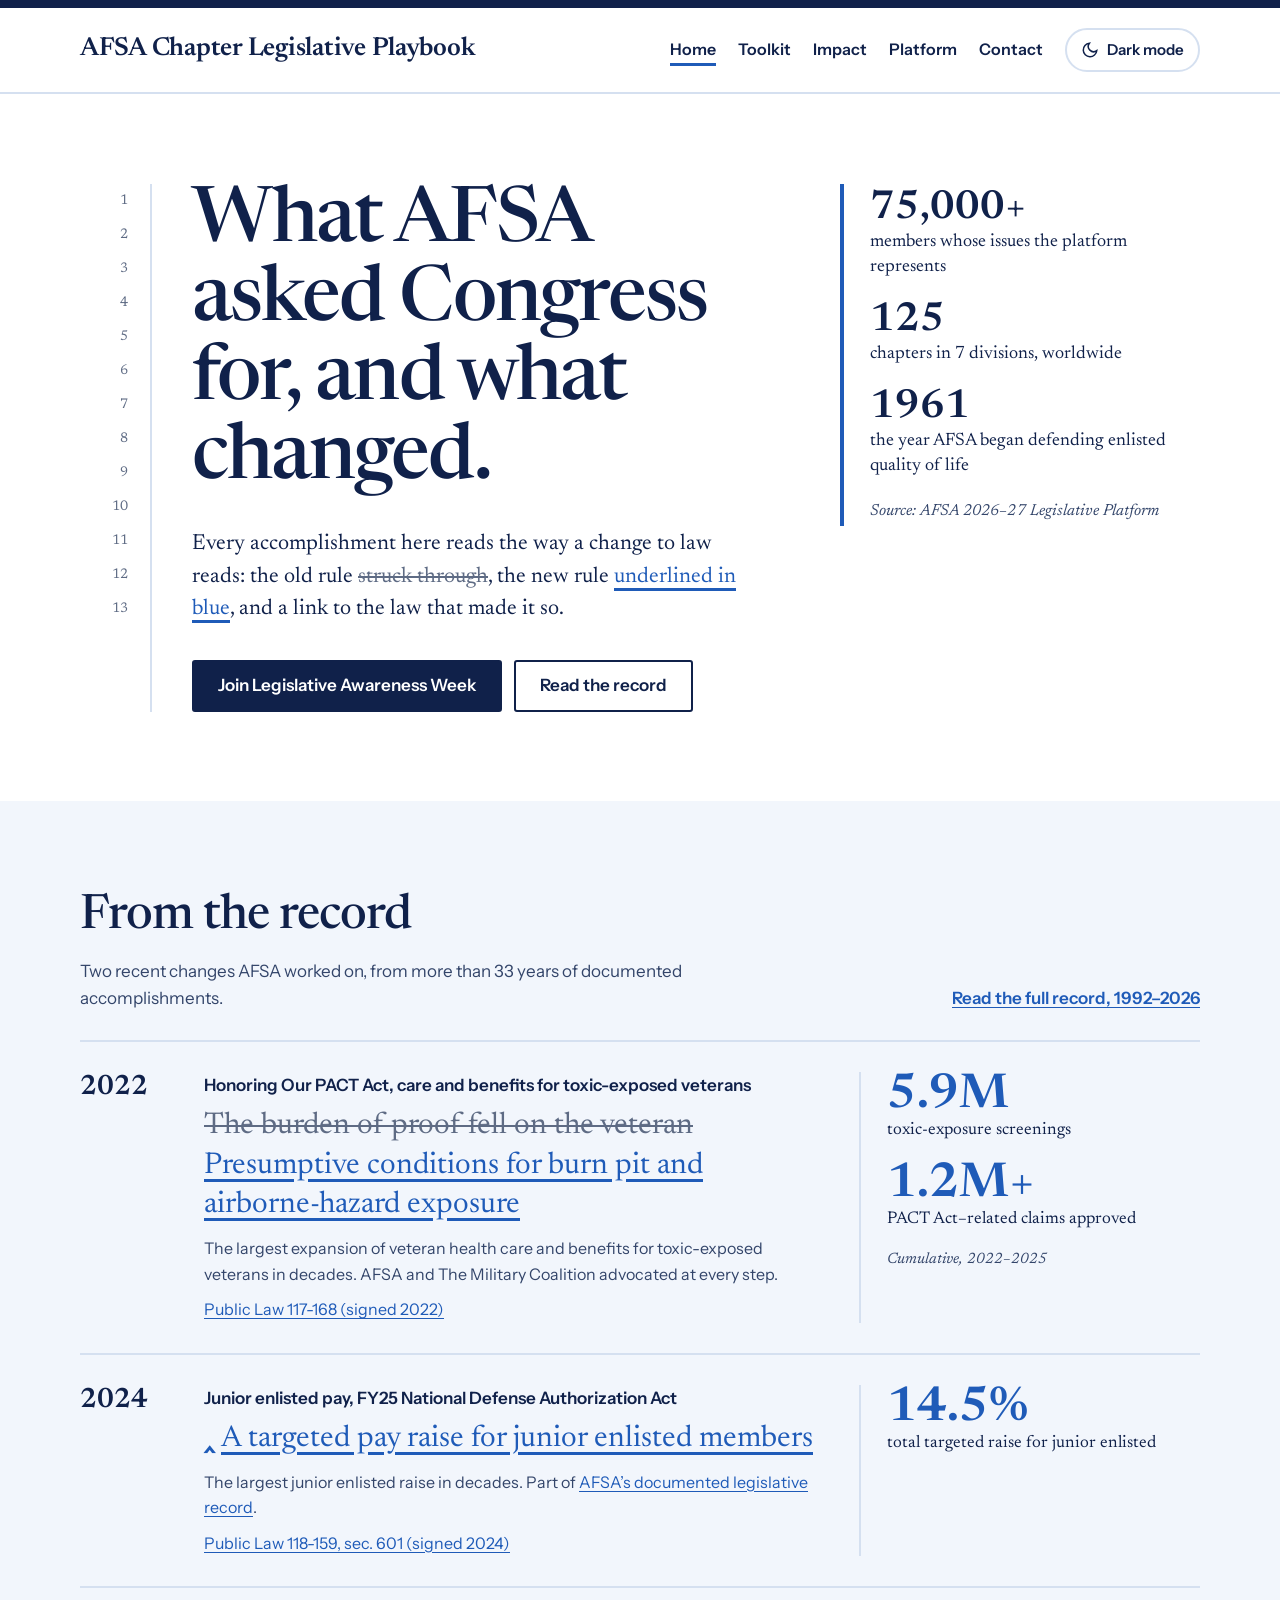
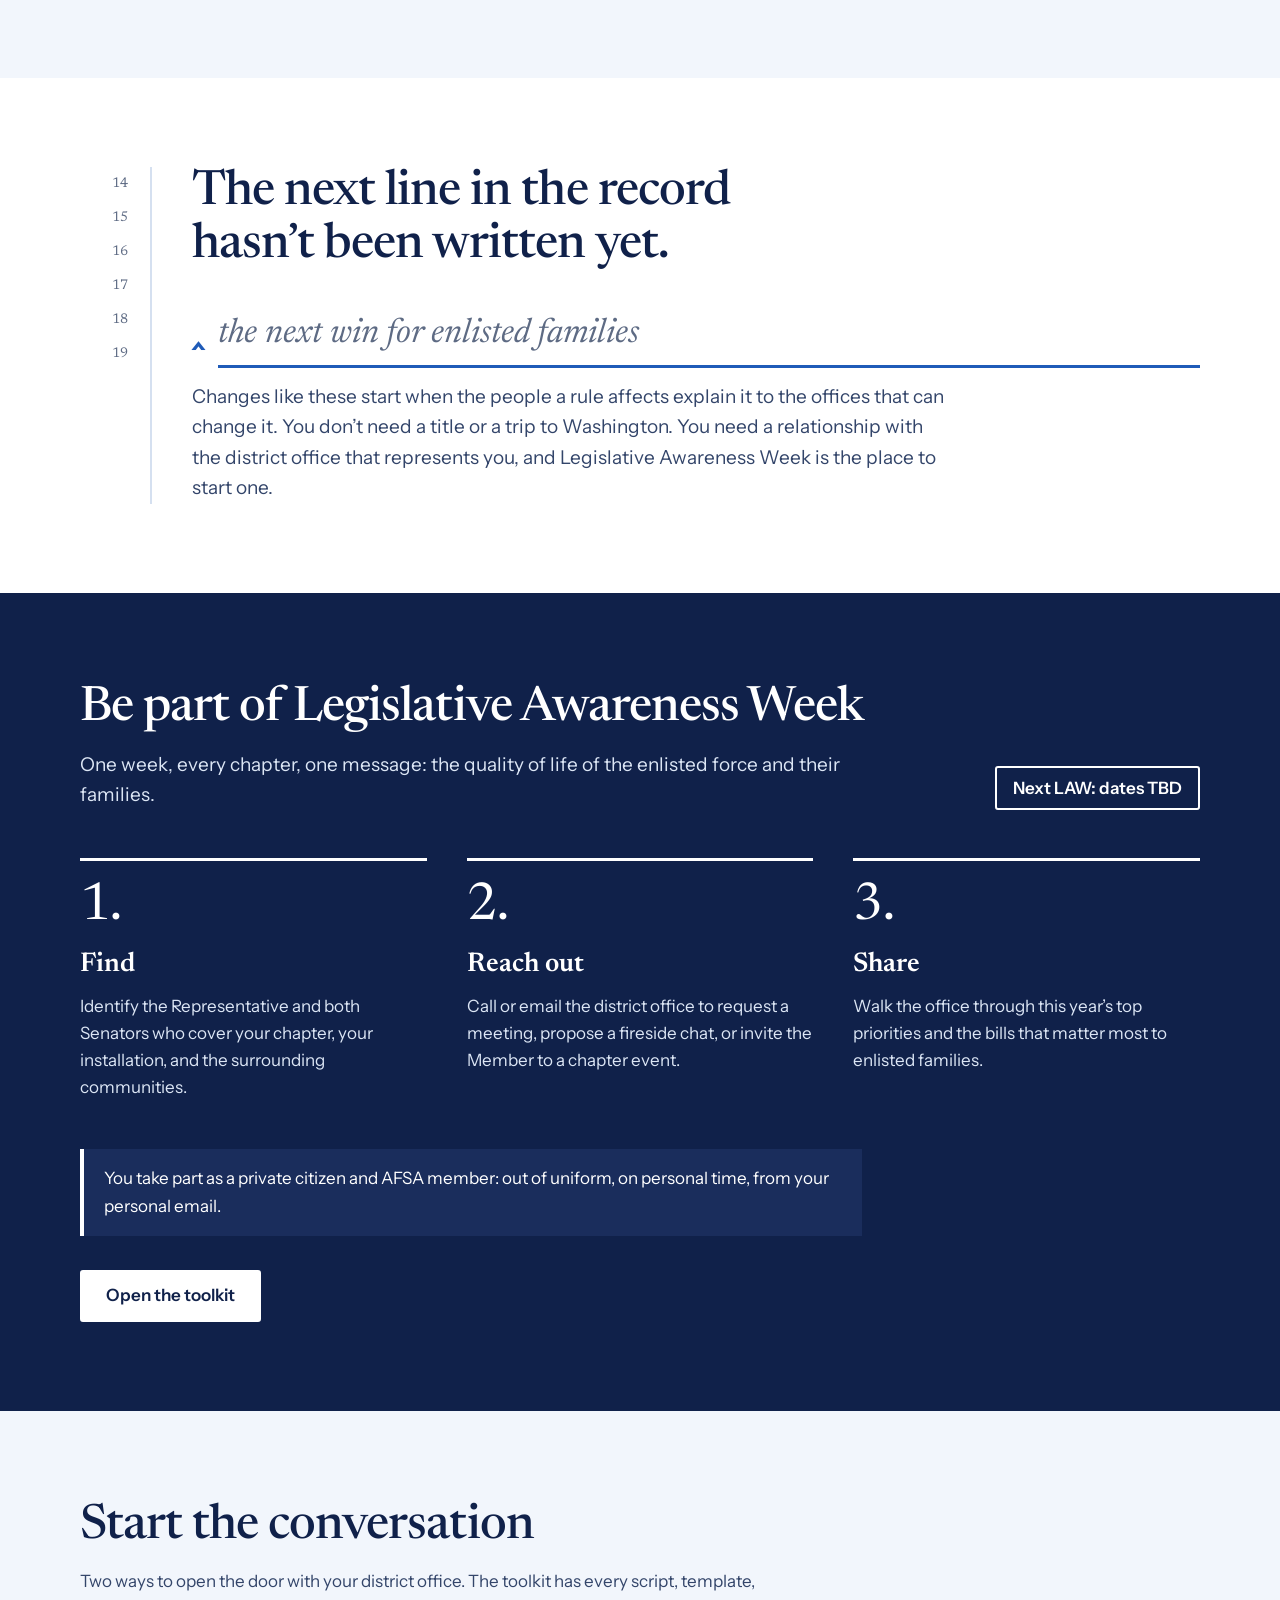
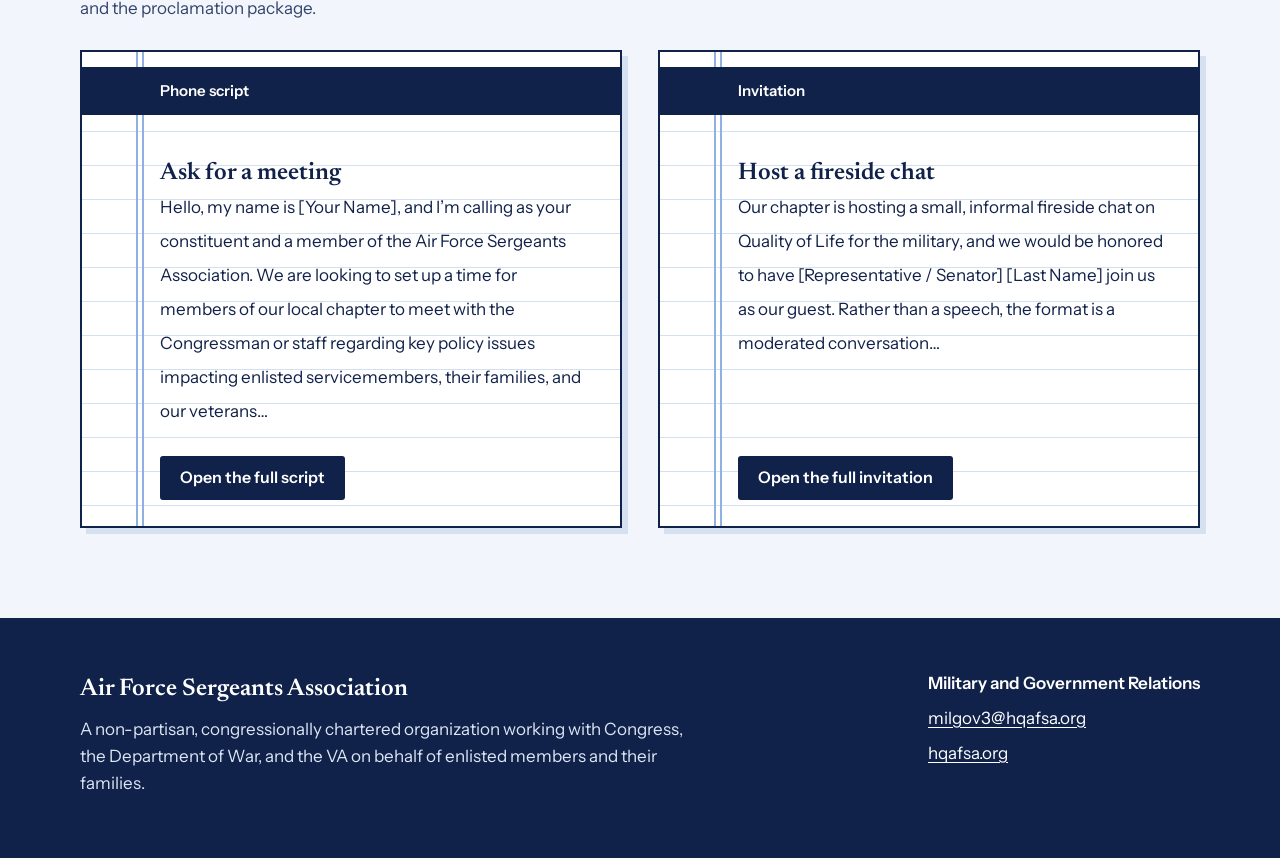
==== index.html @ 88fa0942 "Add files via upload" ====
<!doctype html>
<html lang="en">
<head>
<meta charset="utf-8">
<meta name="viewport" content="width=device-width, initial-scale=1">
<meta http-equiv="Content-Security-Policy" content="default-src 'none'; script-src 'self' 'sha256-LTN22ewtnJyCda8GKwXiXpv2XUdK+7jzMxlGYdtr2Zo='; style-src 'self'; font-src 'self'; img-src 'self'; connect-src 'none'; manifest-src 'self'; base-uri 'self'; form-action https://ziplook.house.gov; upgrade-insecure-requests">
<meta name="referrer" content="strict-origin-when-cross-origin">
<title>AFSA Chapter Legislative Playbook</title>
<meta name="description" content="Tools for AFSA members to learn the 2026–27 legislative priorities, take part in Legislative Awareness Week, and build relationships with their elected officials and staff.">
<link rel="canonical" href="https://afsa-legislative.github.io/">
<meta name="theme-color" content="#10214A">
<meta property="og:type" content="website">
<meta property="og:site_name" content="AFSA Chapter Legislative Playbook">
<meta property="og:title" content="AFSA Chapter Legislative Playbook">
<meta property="og:description" content="Tools for AFSA members to learn the 2026–27 legislative priorities, take part in Legislative Awareness Week, and build relationships with their elected officials and staff.">
<meta property="og:url" content="https://afsa-legislative.github.io/">
<meta property="og:image" content="https://afsa-legislative.github.io/assets/img/og-card.png">
<meta property="og:image:width" content="1200">
<meta property="og:image:height" content="630">
<meta property="og:image:alt" content="AFSA Chapter Legislative Playbook: What AFSA asked Congress for, and what changed.">
<meta name="twitter:card" content="summary_large_image">
<link rel="icon" href="assets/img/favicon.svg" type="image/svg+xml">
<link rel="apple-touch-icon" href="assets/img/apple-touch-icon.png">
<link rel="preload" href="assets/fonts/newsreader-latin-opsz-normal.woff2" as="font" type="font/woff2" crossorigin>
<link rel="preload" href="assets/fonts/instrument-sans-latin-wght-normal.woff2" as="font" type="font/woff2" crossorigin>
<script src="assets/js/theme.js"></script>
<link rel="stylesheet" href="assets/css/site.css">
<script src="assets/js/site.js" defer></script>
<script type="application/ld+json">{"@context": "https://schema.org", "@graph": [{"@type": "Organization", "@id": "https://afsa-legislative.github.io/#afsa", "name": "Air Force Sergeants Association", "alternateName": "AFSA", "url": "https://www.hqafsa.org/", "foundingDate": "1961", "email": "milgov3@hqafsa.org", "description": "A congressionally chartered, non-partisan organization representing enlisted Airmen, Guardians, and their families.", "contactPoint": {"@type": "ContactPoint", "contactType": "Military and Government Relations", "email": "milgov3@hqafsa.org"}}, {"@type": "WebSite", "@id": "https://afsa-legislative.github.io/#site", "name": "AFSA Chapter Legislative Playbook", "url": "https://afsa-legislative.github.io/", "inLanguage": "en-US", "publisher": {"@id": "https://afsa-legislative.github.io/#afsa"}}]}</script>
</head>
<body>
<a class="skip" href="#main">Skip to main content</a>
<div class="topbar" aria-hidden="true"></div>
<header class="site-head">
  <div class="wrap">
    <a class="brand" href="index.html">AFSA Chapter Legislative Playbook</a>
    <div class="head-right">
      <nav class="nav" aria-label="Main">
        <ul>
          <li><a href="index.html" aria-current="page">Home</a></li>
          <li><a href="toolkit.html">Toolkit</a></li>
          <li><a href="impact.html">Impact</a></li>
          <li><a href="platform.html">Platform</a></li>
          <li><a href="contact.html">Contact</a></li>
        </ul>
      </nav>
      <button class="theme-toggle" id="themeToggle" type="button" aria-pressed="false" hidden>
        <svg class="i-moon" width="18" height="18" viewBox="0 0 24 24" fill="none" stroke="currentColor" stroke-width="2" aria-hidden="true" focusable="false"><path d="M21 12.8A9 9 0 1 1 11.2 3a7 7 0 0 0 9.8 9.8z"/></svg>
        <svg class="i-sun" width="18" height="18" viewBox="0 0 24 24" fill="none" stroke="currentColor" stroke-width="2" aria-hidden="true" focusable="false"><circle cx="12" cy="12" r="4"/><path d="M12 2v2M12 20v2M4.9 4.9l1.4 1.4M17.7 17.7l1.4 1.4M2 12h2M20 12h2M4.9 19.1l1.4-1.4M17.7 6.3l1.4-1.4"/></svg>
        <span>Dark mode</span>
      </button>
    </div>
  </div>
</header>
<main id="main">
  <section class="section" aria-labelledby="home-h1">
    <div class="wrap rowrail">
      <div class="rail" aria-hidden="true">1
2
3
4
5
6
7
8
9
10
11
12
13</div>
      <div class="hero">
        <div>
          <h1 id="home-h1" class="display h1">What AFSA asked Congress for, and what changed.</h1>
          <p class="lede">Every accomplishment here reads the way a change to law reads: the old rule <del><span class="sr">Before: </span>struck through</del>, the new rule <ins><span class="sr">After: </span>underlined in blue</ins>, and a link to the law that made it so.</p>
          <div class="btns">
            <a class="btn" href="toolkit.html">Join Legislative Awareness Week</a>
            <a class="btn ghost" href="impact.html">Read the record</a>
          </div>
        </div>
        <div class="facts" role="group" aria-label="About AFSA">
          <p><b>75,000+</b>members whose issues the platform represents</p>
          <p><b>125</b>chapters in 7 divisions, worldwide</p>
          <p><b>1961</b>the year AFSA began defending enlisted quality of life</p>
          <p class="src">Source: AFSA 2026–27 Legislative Platform</p>
        </div>
      </div>
    </div>
  </section>

  <section class="section alt" aria-labelledby="rec-h2">
    <div class="wrap">
      <div class="rec-head">
        <div>
          <h2 id="rec-h2" class="display h2">From the record</h2>
          <p class="intro">Two recent changes AFSA worked on, from more than 33 years of documented accomplishments.</p>
        </div>
        <a class="strong" href="impact.html">Read the full record, 1992–2026</a>
      </div>
      <article class="entry" aria-labelledby="h-pact">
        <p class="yr">2022</p>
        <div>
          <h3 id="h-pact">Honoring Our PACT Act, care and benefits for toxic-exposed veterans</h3>
          <p class="change"><del><span class="sr">Before: </span>The burden of proof fell on the veteran</del> <ins><span class="sr">After: </span>Presumptive conditions for burn pit and airborne-hazard exposure</ins></p>
          <p class="note">The largest expansion of veteran health care and benefits for toxic-exposed veterans in decades. AFSA and The Military Coalition advocated at every step.</p>
          <p class="note proof"><a href="https://www.congress.gov/bill/117th-congress/senate-bill/3373">Public Law 117-168 (signed 2022)</a></p>
        </div>
        <div class="figs">
          <p><b>5.9M</b>toxic-exposure screenings</p>
          <p><b>1.2M+</b>PACT Act–related claims approved</p>
          <p class="src">Cumulative, 2022–2025</p>
        </div>
      </article>
      <article class="entry" aria-labelledby="h-pay">
        <p class="yr">2024</p>
        <div>
          <h3 id="h-pay">Junior enlisted pay, FY25 National Defense Authorization Act</h3>
          <p class="change"><span class="caret" aria-hidden="true">‸</span> <ins><span class="sr">Added: </span>A targeted pay raise for junior enlisted members</ins></p>
          <p class="note">The largest junior enlisted raise in decades. Part of <a href="https://afsa-legislative.github.io/AFSA_Legislative/AFSA_Accomplishments">AFSA’s documented legislative record</a>.</p>
          <p class="note proof"><a href="https://www.congress.gov/bill/118th-congress/house-bill/5009">Public Law 118-159, sec. 601 (signed 2024)</a></p>
        </div>
        <div class="figs">
          <p><b>14.5%</b>total targeted raise for junior enlisted</p>
        </div>
      </article>
    </div>
  </section>

  <section class="section" aria-labelledby="next-h2">
    <div class="wrap rowrail">
      <div class="rail" aria-hidden="true">14
15
16
17
18
19</div>
      <div>
        <h2 id="next-h2" class="display h2 max16">The next line in the record hasn’t been written yet.</h2>
        <p class="nextline" aria-hidden="true"><span class="caret">‸</span><span class="blankline">the next win for enlisted families</span></p>
        <p class="intro lg">Changes like these start when the people a rule affects explain it to the offices that can change it. You don’t need a title or a trip to Washington. You need a relationship with the district office that represents you, and Legislative Awareness Week is the place to start one.</p>
      </div>
    </div>
  </section>

  <section class="section band" aria-labelledby="law-h2">
    <div class="wrap">
      <div class="rec-head">
        <div>
          <h2 id="law-h2" class="display h2">Be part of Legislative Awareness Week</h2>
          <p class="intro lg">One week, every chapter, one message: the quality of life of the enlisted force and their families.</p>
        </div>
        <p class="chip">Next LAW: dates TBD</p>
      </div>
      <ol class="moves">
        <li><span class="n" aria-hidden="true">1.</span><h3>Find</h3><p>Identify the Representative and both Senators who cover your chapter, your installation, and the surrounding communities.</p></li>
        <li><span class="n" aria-hidden="true">2.</span><h3>Reach out</h3><p>Call or email the district office to request a meeting, propose a fireside chat, or invite the Member to a chapter event.</p></li>
        <li><span class="n" aria-hidden="true">3.</span><h3>Share</h3><p>Walk the office through this year’s top priorities and the bills that matter most to enlisted families.</p></li>
      </ol>
      <p class="capacity">You take part as a private citizen and AFSA member: out of uniform, on personal time, from your personal email.</p>
      <div class="btns"><a class="btn inverse" href="toolkit.html">Open the toolkit</a></div>
    </div>
  </section>

  <section class="section alt" aria-labelledby="conv-h2">
    <div class="wrap">
      <h2 id="conv-h2" class="display h2">Start the conversation</h2>
      <p class="intro">Two ways to open the door with your district office. The toolkit has every script, template, and the proclamation package.</p>
      <div class="pads mt-md">
        <article class="pad" aria-labelledby="hp1">
          <p class="pad-tab">Phone script</p>
          <div class="pad-body">
            <h3 id="hp1">Ask for a meeting</h3>
            <p>Hello, my name is [Your Name], and I’m calling as your constituent and a member of the Air Force Sergeants Association. We are looking to set up a time for members of our local chapter to meet with the Congressman or staff regarding key policy issues impacting enlisted servicemembers, their families, and our veterans…</p>
          </div>
          <div class="pad-actions"><a class="btn sm" href="toolkit.html#templates">Open the full script</a></div>
        </article>
        <article class="pad" aria-labelledby="hp2">
          <p class="pad-tab">Invitation</p>
          <div class="pad-body">
            <h3 id="hp2">Host a fireside chat</h3>
            <p>Our chapter is hosting a small, informal fireside chat on Quality of Life for the military, and we would be honored to have [Representative / Senator] [Last Name] join us as our guest. Rather than a speech, the format is a moderated conversation…</p>
          </div>
          <div class="pad-actions"><a class="btn sm" href="toolkit.html#templates">Open the full invitation</a></div>
        </article>
      </div>
    </div>
  </section>
</main>
<footer class="foot">
  <div class="wrap">
    <div>
      <p class="name">Air Force Sergeants Association</p>
      <p class="sm">A non-partisan, congressionally chartered organization working with Congress, the Department of War, and the VA on behalf of enlisted members and their families.</p>
    </div>
    <div>
      <p class="strong">Military and Government Relations</p>
      <p class="sm"><a href="mailto:milgov3@hqafsa.org">milgov3@hqafsa.org</a></p>
      <p class="sm"><a href="https://www.hqafsa.org/">hqafsa.org</a></p>
    </div>
  </div>
</footer>
</body>
</html>
---- assets/css/site.css ----
/* AFSA Chapter Legislative Playbook
   Layout: bill-text pages with a line-numbered margin; everything sent to a congressional office sits on ruled notepad sheets.
   No inline styles anywhere, so the Content-Security-Policy can stay strict (style-src 'self'). */

@font-face{font-family:"Newsreader";font-style:normal;font-display:swap;font-weight:200 800;src:url("../fonts/newsreader-latin-opsz-normal.woff2") format("woff2")}
@font-face{font-family:"Newsreader";font-style:italic;font-display:swap;font-weight:200 800;src:url("../fonts/newsreader-latin-opsz-italic.woff2") format("woff2")}
@font-face{font-family:"Instrument Sans";font-style:normal;font-display:swap;font-weight:400 700;src:url("../fonts/instrument-sans-latin-wght-normal.woff2") format("woff2")}

:root{
  --bg:#FFFFFF; --bg-2:#F2F6FC; --ink:#10214A; --ink-2:#33456A; --muted:#5E6B84; --rule:#D5E0F0;
  --insert:#1F5BB8; --band:#10214A; --band-ink:#FFFFFF; --band-ink-2:#DCE6F5; --band-tint:#1A2D5C;
  --paper:#FFFFFF; --paper-ink:#10214A; --paper-ink-2:#33456A; --paper-link:#1F5BB8; --paper-rule:#D3E0F2; --paper-margin:#8FB0E0; --paper-shadow:#D5E0F0;
  --btn-bg:#10214A; --btn-ink:#FFFFFF; --notice:#E8F0FB; --topbar:#10214A;
  --display:"Newsreader", Georgia, "Times New Roman", serif;
  --body:"Instrument Sans", system-ui, -apple-system, "Segoe UI", Roboto, sans-serif;
  color-scheme:light;
}
/* Dark theme: follows the device setting unless the visitor picks light or dark with the toggle. */
@media (prefers-color-scheme: dark){
  :root:not([data-theme="light"]){
    --bg:#0C1730; --bg-2:#12213F; --ink:#E8EEF8; --ink-2:#C2CEE3; --muted:#9AA7C0; --rule:#2A3B5E;
    --insert:#8DB3F4; --band:#060E20; --band-ink:#FFFFFF; --band-ink-2:#C9D6EC; --band-tint:#13203D;
    --paper:#F7F9FD; --paper-shadow:#060E20;
    --btn-bg:#E8EEF8; --btn-ink:#0C1730; --notice:#17284A; --topbar:#2F6ABD;
    color-scheme:dark;
  }
}
:root[data-theme="dark"]{
  --bg:#0C1730; --bg-2:#12213F; --ink:#E8EEF8; --ink-2:#C2CEE3; --muted:#9AA7C0; --rule:#2A3B5E;
  --insert:#8DB3F4; --band:#060E20; --band-ink:#FFFFFF; --band-ink-2:#C9D6EC; --band-tint:#13203D;
  --paper:#F7F9FD; --paper-shadow:#060E20;
  --btn-bg:#E8EEF8; --btn-ink:#0C1730; --notice:#17284A; --topbar:#2F6ABD;
  color-scheme:dark;
}

*,*::before,*::after{box-sizing:border-box}
html{-webkit-text-size-adjust:100%}
body{margin:0;background:var(--bg);color:var(--ink);font-family:var(--body);font-size:1.0625rem;line-height:1.6}
img{max-width:100%;height:auto}
a{color:var(--insert);text-underline-offset:3px}
a:hover{color:var(--ink)}
:focus-visible{outline:3px solid var(--insert);outline-offset:3px}
h1,h2,h3,h4{text-wrap:balance}
[hidden]{display:none!important}
.sr{position:absolute;width:1px;height:1px;margin:-1px;padding:0;overflow:hidden;clip:rect(0 0 0 0);white-space:nowrap;border:0}
.skip{position:absolute;left:16px;top:-100px;z-index:20;background:var(--btn-bg);color:var(--btn-ink);padding:12px 18px;font-weight:600;border-radius:3px}
.skip:focus{top:12px;color:var(--btn-ink)}

.wrap{max-width:75rem;margin:0 auto;padding-left:max(16px, env(safe-area-inset-left, 0px));padding-right:max(16px, env(safe-area-inset-right, 0px))}
@media (min-width:700px){.wrap{padding-left:max(40px, env(safe-area-inset-left, 0px));padding-right:max(40px, env(safe-area-inset-right, 0px))}}

del{color:var(--muted);text-decoration:line-through;text-decoration-thickness:2px}
ins{color:var(--insert);text-decoration:underline;text-decoration-thickness:3px;text-underline-offset:6px}
.caret{color:var(--insert);font-weight:600}

/* header */
.topbar{height:8px;background:var(--topbar)}
.site-head{border-bottom:2px solid var(--rule)}
.site-head .wrap{display:flex;align-items:center;justify-content:space-between;gap:12px 28px;flex-wrap:wrap;padding-block:20px}
.brand{font-family:var(--display);font-size:clamp(1.3rem,2.4vw,1.625rem);font-weight:600;letter-spacing:-.01em;color:var(--ink);text-decoration:none;line-height:1.15}
.brand:hover{color:var(--ink)}
.nav ul{list-style:none;margin:0;padding:0;display:flex;flex-wrap:wrap;gap:0 22px;font-weight:600;font-size:1rem}
.nav a{display:inline-flex;align-items:center;min-height:44px;color:var(--ink);text-decoration:none}
.nav a:hover{text-decoration:underline;text-decoration-thickness:2px;text-underline-offset:8px}
.nav a[aria-current="page"]{text-decoration:underline;text-decoration-thickness:3px;text-underline-offset:8px;text-decoration-color:var(--insert)}
.head-right{display:flex;align-items:center;gap:8px 22px;flex-wrap:wrap}
.theme-toggle{display:inline-flex;align-items:center;gap:8px;min-height:44px;padding:0 14px;border:2px solid var(--rule);border-radius:22px;background:var(--bg);color:var(--ink);font:inherit;font-size:.94rem;font-weight:600;cursor:pointer}
.theme-toggle:hover{border-color:var(--ink)}
.theme-toggle .i-sun{display:none}
.theme-toggle[aria-pressed="true"] .i-sun{display:block}
.theme-toggle[aria-pressed="true"] .i-moon{display:none}

/* type */
.display{font-family:var(--display);font-weight:500;letter-spacing:-.025em;line-height:1.03;margin:0}
.h1{font-size:clamp(2.5rem,6vw,5rem)}
.h2{font-size:clamp(1.875rem,3.8vw,3.125rem);letter-spacing:-.02em;line-height:1.08}
.h3{font-family:var(--display);font-weight:600;font-size:1.625rem;line-height:1.2;margin:0 0 10px}
.h3.sm{font-size:1.375rem}
.lede{font-family:var(--display);font-size:clamp(1.19rem,1.7vw,1.375rem);line-height:1.5;max-width:33em;margin:28px 0 0}
.intro{max-width:40em;margin:14px 0 0;color:var(--ink-2)}
.intro.lg{font-size:1.19rem}
.intro.gap{margin-bottom:36px}
.label{margin:0 0 8px;font-size:1.125rem;font-weight:600}
.section{padding-block:clamp(56px,7vw,96px)}
.section.tight-top{padding-top:56px}
.alt{background:var(--bg-2)}
.max16{max-width:16em}
.max820{max-width:820px}
.mt-lg{margin-top:48px}
.mt-md{margin-top:28px}
.mb-md{margin-bottom:24px}
.strong{font-weight:600}

/* margin rail */
.rowrail{display:grid;grid-template-columns:72px minmax(0,1fr)}
.rail{font-family:var(--display);font-size:.875rem;line-height:34px;color:var(--muted);white-space:pre-line;text-align:right;padding-right:22px;border-right:2px solid var(--rule);user-select:none;font-variant-numeric:tabular-nums}
.rail + div{padding-left:40px;min-width:0}
@media (max-width:900px){.rowrail{grid-template-columns:1fr}.rail{display:none}.rail + div{padding-left:0}}

/* buttons */
.btns{display:flex;gap:12px;flex-wrap:wrap;margin-top:34px}
.btn{display:inline-flex;align-items:center;justify-content:center;min-height:52px;padding:0 24px;border-radius:3px;border:2px solid var(--btn-bg);background:var(--btn-bg);color:var(--btn-ink);font:inherit;font-weight:600;text-decoration:none;cursor:pointer;text-align:center}
.btn:hover{color:var(--btn-ink);background:var(--insert);border-color:var(--insert)}
.btn.ghost{background:transparent;color:var(--ink);border-color:var(--ink)}
.btn.ghost:hover{background:var(--ink);color:var(--bg);border-color:var(--ink)}
.btn.sm{min-height:44px;padding:0 18px;font-size:1rem}
.band .btn.inverse{background:var(--band-ink);color:var(--band);border-color:var(--band-ink)}
.band .btn.inverse:hover{background:var(--band-ink-2);border-color:var(--band-ink-2);color:var(--band)}
@media (max-width:520px){.btns .btn{flex:1 1 100%}}

/* hero */
.hero{display:grid;grid-template-columns:minmax(0,1.6fr) minmax(0,1fr);gap:clamp(32px,6vw,72px);align-items:start}
.facts{border-left:4px solid var(--insert);padding:4px 0 4px 26px;display:flex;flex-direction:column;gap:20px;font-family:var(--display);margin:0}
.facts p{margin:0;font-size:1.125rem;line-height:1.4}
.facts b{display:block;font-size:2.5rem;font-weight:600;line-height:1.05;font-variant-numeric:tabular-nums}
.facts .src{font-style:italic;font-size:1rem;color:var(--ink-2)}
@media (max-width:900px){.hero{grid-template-columns:1fr}.facts{flex-direction:row;flex-wrap:wrap;gap:20px 32px}.facts p{flex:1 1 140px}}

/* record */
.rec-head{display:flex;justify-content:space-between;align-items:flex-end;gap:16px 24px;flex-wrap:wrap;margin-bottom:28px}
.entry{display:grid;grid-template-columns:88px minmax(0,1fr) minmax(0,.55fr);gap:12px 36px;padding-block:30px;border-top:2px solid var(--rule)}
.entry:last-of-type{border-bottom:2px solid var(--rule)}
.entry .yr{margin:0;font-family:var(--display);font-size:1.75rem;font-weight:600;line-height:1.1;font-variant-numeric:tabular-nums}
.entry .yr.prop{font-size:1.19rem;font-style:italic;font-weight:400;color:var(--ink-2)}
.entry h3{margin:0;font-size:1.0625rem;font-weight:600}
.change{margin:8px 0 0;font-family:var(--display);font-size:clamp(1.44rem,2.4vw,1.875rem);line-height:1.32}
.entry .note{margin:10px 0 0;color:var(--ink-2);font-size:1rem}
.entry .label-sm{font-weight:600;color:var(--ink)}
.proof{margin:0;font-size:1rem;display:flex;flex-direction:column;gap:6px}
.figs{display:flex;flex-direction:column;gap:18px;font-family:var(--display);border-left:2px solid var(--rule);padding-left:26px}
.figs p{margin:0;font-size:1.0625rem;line-height:1.35}
.figs b{display:block;font-size:3rem;font-weight:600;line-height:1;color:var(--insert);font-variant-numeric:tabular-nums}
.figs .src{font-size:.94rem;font-style:italic;color:var(--ink-2)}
@media (max-width:900px){.entry{grid-template-columns:1fr}.figs{border-left:0;padding-left:0;flex-direction:row;flex-wrap:wrap;gap:16px 32px}}
.legend{display:flex;flex-wrap:wrap;gap:8px 28px;margin:22px 0 0;padding:14px 18px;background:var(--notice);font-size:1rem}
.refs{font-size:1rem;color:var(--ink-2)}
.refs ul{margin:8px 0 0;padding-left:20px}
.refs p{margin:0}

/* next line */
.nextline{margin:34px 0 0;font-family:var(--display);font-size:clamp(1.5rem,3vw,2.125rem);display:flex;align-items:baseline;gap:14px}
.nextline .blankline{flex:1;min-width:0;border-bottom:3px solid var(--insert);color:var(--muted);font-style:italic;padding-bottom:4px}

/* navy band */
.band{background:var(--band);color:var(--band-ink)}
.band a{color:var(--band-ink)}
.band .intro{color:var(--band-ink-2)}
.chip{display:inline-flex;align-items:center;min-height:44px;padding:0 16px;border:2px solid var(--band-ink);border-radius:3px;font-weight:600;margin:0}
.moves{list-style:none;margin:48px 0 0;padding:0;display:grid;grid-template-columns:repeat(3,minmax(0,1fr));gap:40px}
.moves li{border-top:3px solid var(--band-ink);padding-top:20px}
.moves .n{display:block;font-family:var(--display);font-size:3.25rem;line-height:1}
.moves h3{margin:10px 0 6px;font-family:var(--display);font-weight:600;font-size:1.69rem}
.moves p{margin:0;color:var(--band-ink-2)}
.capacity{margin:48px 0 0;max-width:46em;padding:16px 20px;border-left:4px solid var(--band-ink);background:var(--band-tint)}
.bandlist{margin:0;padding-left:20px;color:var(--band-ink-2);display:flex;flex-direction:column;gap:8px}
@media (max-width:820px){.moves{grid-template-columns:1fr;gap:24px}}

/* notepad sheets */
.pad{color:var(--paper-ink);background-color:var(--paper);
  background-image:linear-gradient(90deg,transparent 54px,var(--paper-margin) 54px,var(--paper-margin) 56px,transparent 56px,transparent 60px,var(--paper-margin) 60px,var(--paper-margin) 62px,transparent 62px),repeating-linear-gradient(var(--paper) 0,var(--paper) 33px,var(--paper-rule) 33px,var(--paper-rule) 34px);
  background-position:0 0,0 12px;border:2px solid var(--paper-ink);box-shadow:6px 6px 0 var(--paper-shadow);display:flex;flex-direction:column;min-width:0;margin:0}
.pad a{color:var(--paper-link)}
.pad a:hover{color:var(--paper-ink)}
.pad :focus-visible{outline-color:var(--paper-link)}
.pad-tab{background:var(--paper-ink);color:var(--paper);padding:12px 24px 12px 78px;font-weight:600;font-size:.94rem}
.pad-body{padding:26px 28px 28px 78px;line-height:34px;flex:1;min-width:0}
.pad-body h3{margin:0;font-family:var(--display);font-weight:600;font-size:1.5rem;line-height:34px;color:var(--paper-ink)}
.pad-body p{margin:0}
.pad-body ul{margin:0;padding-left:20px}
.pad .btn{background:var(--paper-ink);border-color:var(--paper-ink);color:var(--paper)}
.pad .btn:hover{background:var(--paper-link);border-color:var(--paper-link);color:#FFFFFF}
.pad input,.pad select{min-height:48px;padding:0 14px;border:2px solid var(--paper-ink);border-radius:3px;font:inherit;color:var(--paper-ink);background:var(--paper);width:100%}
.pad label{font-weight:600;font-size:.94rem;display:block;line-height:1.5}
.pads{display:grid;grid-template-columns:repeat(2,minmax(0,1fr));gap:36px}
.pads.gap-below{margin-bottom:40px}
.pad-actions{padding:0 28px 26px 78px;display:flex;gap:10px;flex-wrap:wrap}
.tpl{white-space:pre-wrap;overflow-wrap:anywhere}
.tpl [data-k]{border-bottom:2px dashed var(--paper-link);color:var(--paper-link)}
.tpl [data-k].filled{border-bottom:0;font-weight:600}
.lookups{display:grid;grid-template-columns:repeat(2,minmax(0,1fr));gap:28px}
.lookup .row{display:flex;gap:8px;margin-top:4px}
.lookup .row input,.lookup .row select{flex:1;min-width:0}
.pad .err{color:#A3242A;font-size:.94rem;line-height:1.4;margin-top:6px}
.pad .afterlink{margin-top:22px}
.check{display:flex;align-items:flex-start;gap:12px;padding-block:5px;line-height:1.5}
.check input{width:22px;height:22px;min-height:0;flex:none;margin:3px 0 0;accent-color:var(--paper-ink)}
.check label{font-weight:400;font-size:1.0625rem}
fieldset{border:0;margin:0;padding:0;min-width:0}
@media (max-width:900px){.pads,.lookups{grid-template-columns:1fr}}
@media (max-width:520px){
  .pad-tab{padding-left:48px}
  .pad-body,.pad-actions{padding-left:48px;padding-right:16px}
  .pad{background-image:linear-gradient(90deg,transparent 28px,var(--paper-margin) 28px,var(--paper-margin) 30px,transparent 30px,transparent 33px,var(--paper-margin) 33px,var(--paper-margin) 35px,transparent 35px),repeating-linear-gradient(var(--paper) 0,var(--paper) 33px,var(--paper-rule) 33px,var(--paper-rule) 34px)}
  .lookup .row{flex-direction:column}
}
.persona{display:grid;grid-template-columns:repeat(4,minmax(0,1fr));gap:12px 16px}
@media (max-width:900px){.persona{grid-template-columns:repeat(2,minmax(0,1fr))}}
@media (max-width:420px){.persona{grid-template-columns:1fr}}

/* formal document sheet */
.doc{background:var(--paper);color:var(--paper-ink);border:2px solid var(--paper-ink);padding:clamp(24px,4vw,48px);font-family:var(--display);font-size:1.125rem;line-height:1.7;max-width:820px;margin-top:48px}
.doc h3{text-align:center;margin:0;font-size:1.75rem;letter-spacing:.06em;color:var(--paper-ink)}
.doc .sub{text-align:center;margin:2px 0 22px;font-style:italic}
.doc p{margin:0 0 14px}
.doc .w{font-weight:700}
.doc .fill{display:inline-block;min-width:120px;border-bottom:1.5px solid var(--paper-ink-2)}

/* grids and lists */
.cols2{display:grid;grid-template-columns:repeat(2,minmax(0,1fr));gap:40px}
.cols2.mt{margin-top:40px}
@media (max-width:900px){.cols2{grid-template-columns:1fr}}
.steps{list-style:none;margin:0;padding:0;display:flex;flex-direction:column;gap:18px}
.steps li{display:grid;grid-template-columns:44px minmax(0,1fr);gap:14px}
.steps .n{font-family:var(--display);font-size:1.875rem;line-height:1.1;color:var(--insert);font-variant-numeric:tabular-nums}
.steps h4{margin:0;font-size:1.0625rem}
.steps p{margin:2px 0 0;color:var(--ink-2)}
.ticks{list-style:none;margin:0;padding:0;display:flex;flex-direction:column}
.ticks li{padding:10px 0 10px 28px;border-bottom:2px solid var(--rule);position:relative}
.ticks li::before{content:"";position:absolute;left:2px;top:18px;width:12px;height:12px;border:2px solid var(--insert);border-radius:50%}
.tags{list-style:none;margin:0;padding:0;display:flex;flex-wrap:wrap;gap:10px}
.tags li{border:2px solid var(--rule);border-radius:3px;padding:6px 14px;font-size:1rem}
.staff{display:grid;grid-template-columns:repeat(2,minmax(0,1fr));gap:24px;margin-top:40px}
.staff div{border-top:3px solid var(--ink);padding-top:14px}
.staff h3{margin:0;font-family:var(--display);font-weight:600;font-size:1.5rem}
.staff p{margin:4px 0 0;color:var(--ink-2)}
@media (max-width:620px){.staff{grid-template-columns:1fr}}
.notice{background:var(--notice);padding:18px 22px;border-left:4px solid var(--insert);max-width:52em;margin:28px 0 0}

/* platform */
.focus{border-top:2px solid var(--rule)}
.focus:last-of-type{border-bottom:2px solid var(--rule)}
.focus summary{list-style:none;cursor:pointer;display:grid;grid-template-columns:52px minmax(0,1fr) 28px;gap:16px;align-items:center;padding-block:20px;min-height:44px}
.focus summary::-webkit-details-marker{display:none}
.focus .i{font-family:var(--display);font-size:1.875rem;color:var(--insert);line-height:1;font-variant-numeric:tabular-nums}
.focus .t{font-family:var(--display);font-size:clamp(1.375rem,2.4vw,1.75rem);font-weight:600;line-height:1.2;display:block}
.focus .g{display:block;color:var(--ink-2);font-size:1rem;margin-top:2px}
.focus .mk{width:22px;height:22px;position:relative}
.focus .mk::before,.focus .mk::after{content:"";position:absolute;left:2px;right:2px;top:10px;height:2.5px;background:var(--insert)}
.focus .mk::after{transform:rotate(90deg);transition:transform .2s}
.focus[open] .mk::after{transform:rotate(0)}
.focus .body{padding:0 0 26px 68px}
.focus ul{margin:0 0 16px;padding-left:20px;max-width:46em;display:flex;flex-direction:column;gap:6px}
@media (max-width:620px){.focus .body{padding-left:0}.focus summary{grid-template-columns:36px minmax(0,1fr) 24px}}
.prio-actions{margin:22px 0 8px}
.prio-grid{margin-top:16px}
.prio article{border-top:2px solid var(--rule);padding-block:22px}
.prio .points{margin:10px 0 14px;padding-left:20px;display:flex;flex-direction:column;gap:6px;color:var(--ink-2)}
.prio .crisis + .btn{margin-top:14px}
.prio h4{margin:0;font-family:var(--display);font-weight:600;font-size:1.44rem;line-height:1.25}
.prio .bill{margin:4px 0 0;font-weight:600;font-size:.94rem}
.prio p{margin:8px 0 0;color:var(--ink-2)}
.crisis{margin-top:12px;padding:12px 16px;background:var(--notice);font-size:1rem}
.prio p.crisis{color:var(--ink)}
.also{margin:18px 0 0;font-size:1rem;color:var(--ink-2)}
.also ul{margin:6px 0 0;padding-left:20px;display:flex;flex-direction:column;gap:4px}

/* contact */
.mail{display:flex;flex-wrap:wrap;align-items:center;gap:12px 20px;margin-top:22px}
.mail a{font-family:var(--display);font-size:clamp(1.625rem,3.4vw,2.5rem);font-weight:600;color:var(--ink);overflow-wrap:anywhere}

/* footer */
.foot{background:var(--band);color:var(--band-ink)}
.foot .wrap{display:flex;justify-content:space-between;gap:28px 48px;flex-wrap:wrap;padding-block:52px 60px}
.foot p{margin:0}
.foot .name{font-family:var(--display);font-size:1.5rem;font-weight:600}
.foot .sm{color:var(--band-ink-2);margin-top:8px;max-width:36em}
.foot a{color:var(--band-ink)}
.foot .strong{font-weight:600}

@media (prefers-reduced-motion: reduce){*,*::before,*::after{transition:none!important;animation:none!important;scroll-behavior:auto!important}}
@media print{.topbar,.nav,.btns,.pad-actions,.skip{display:none}.band,.foot{background:#FFFFFF;color:#000000}}
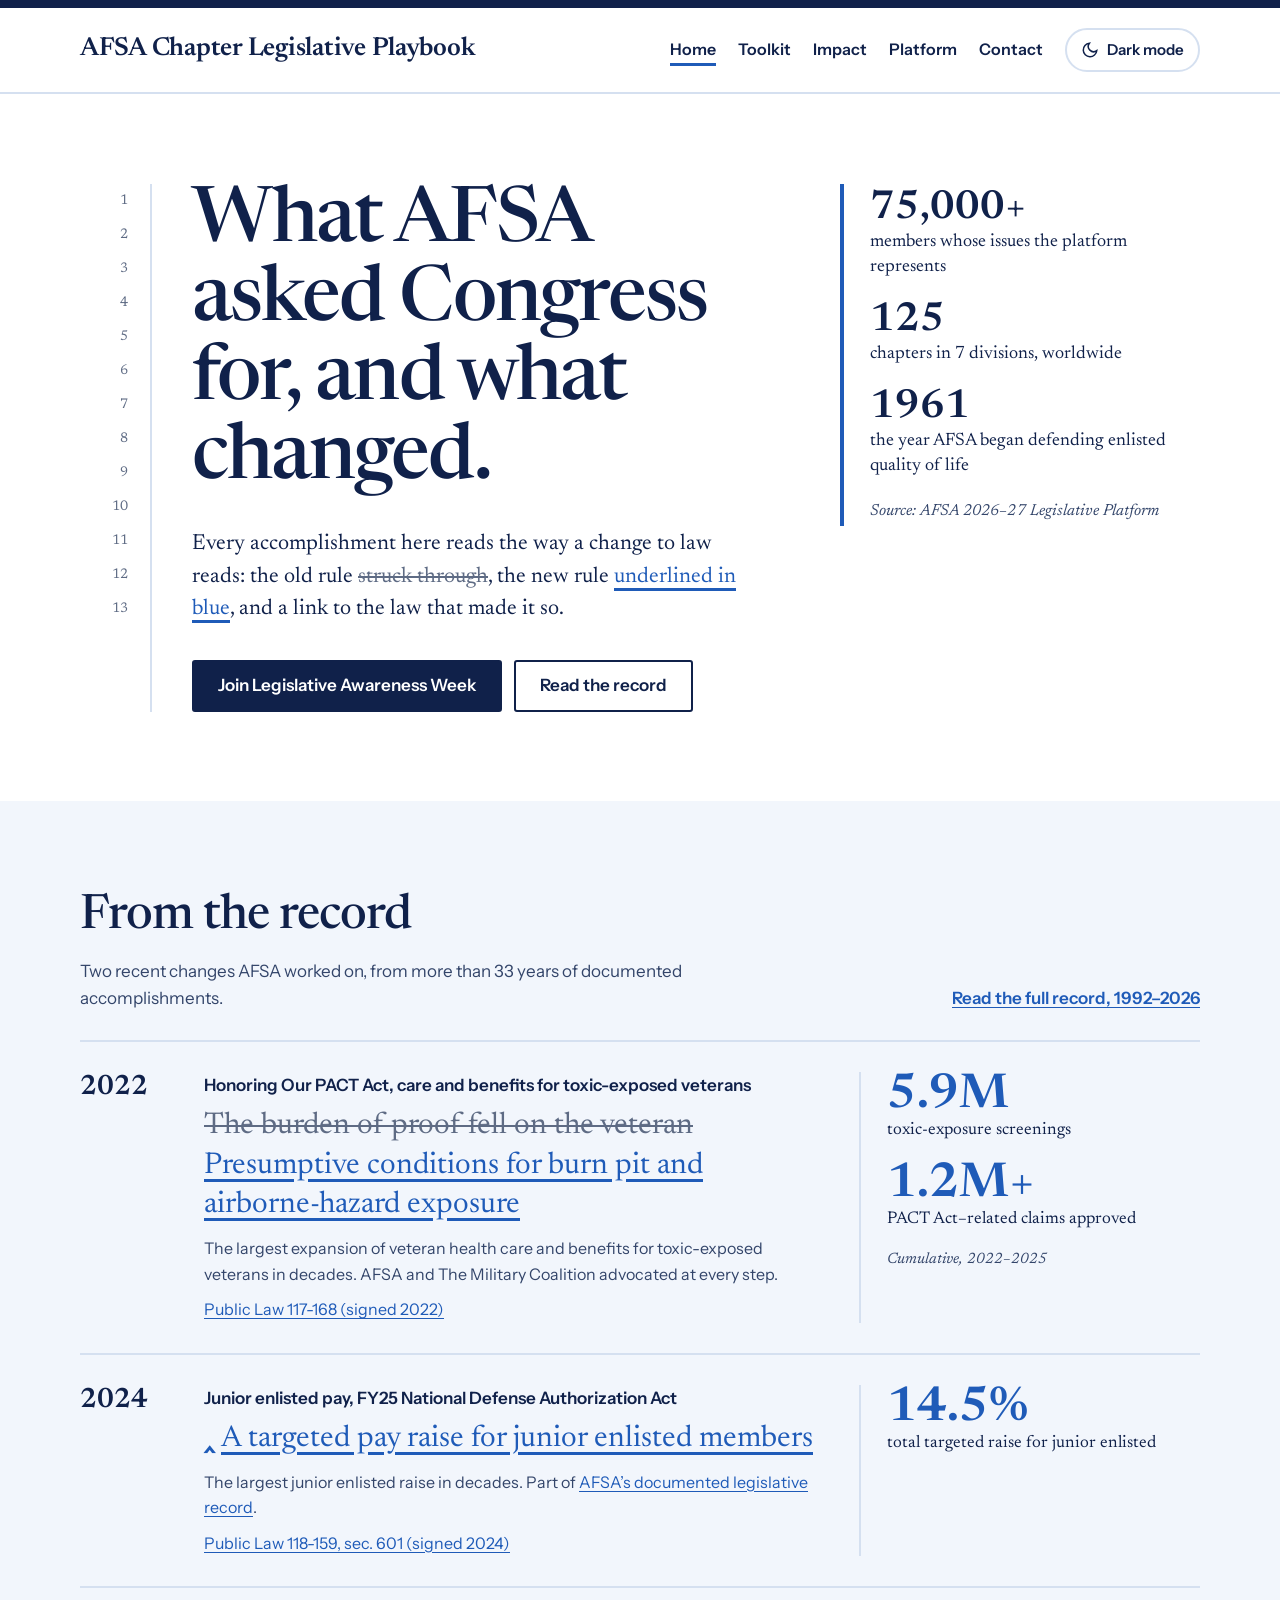
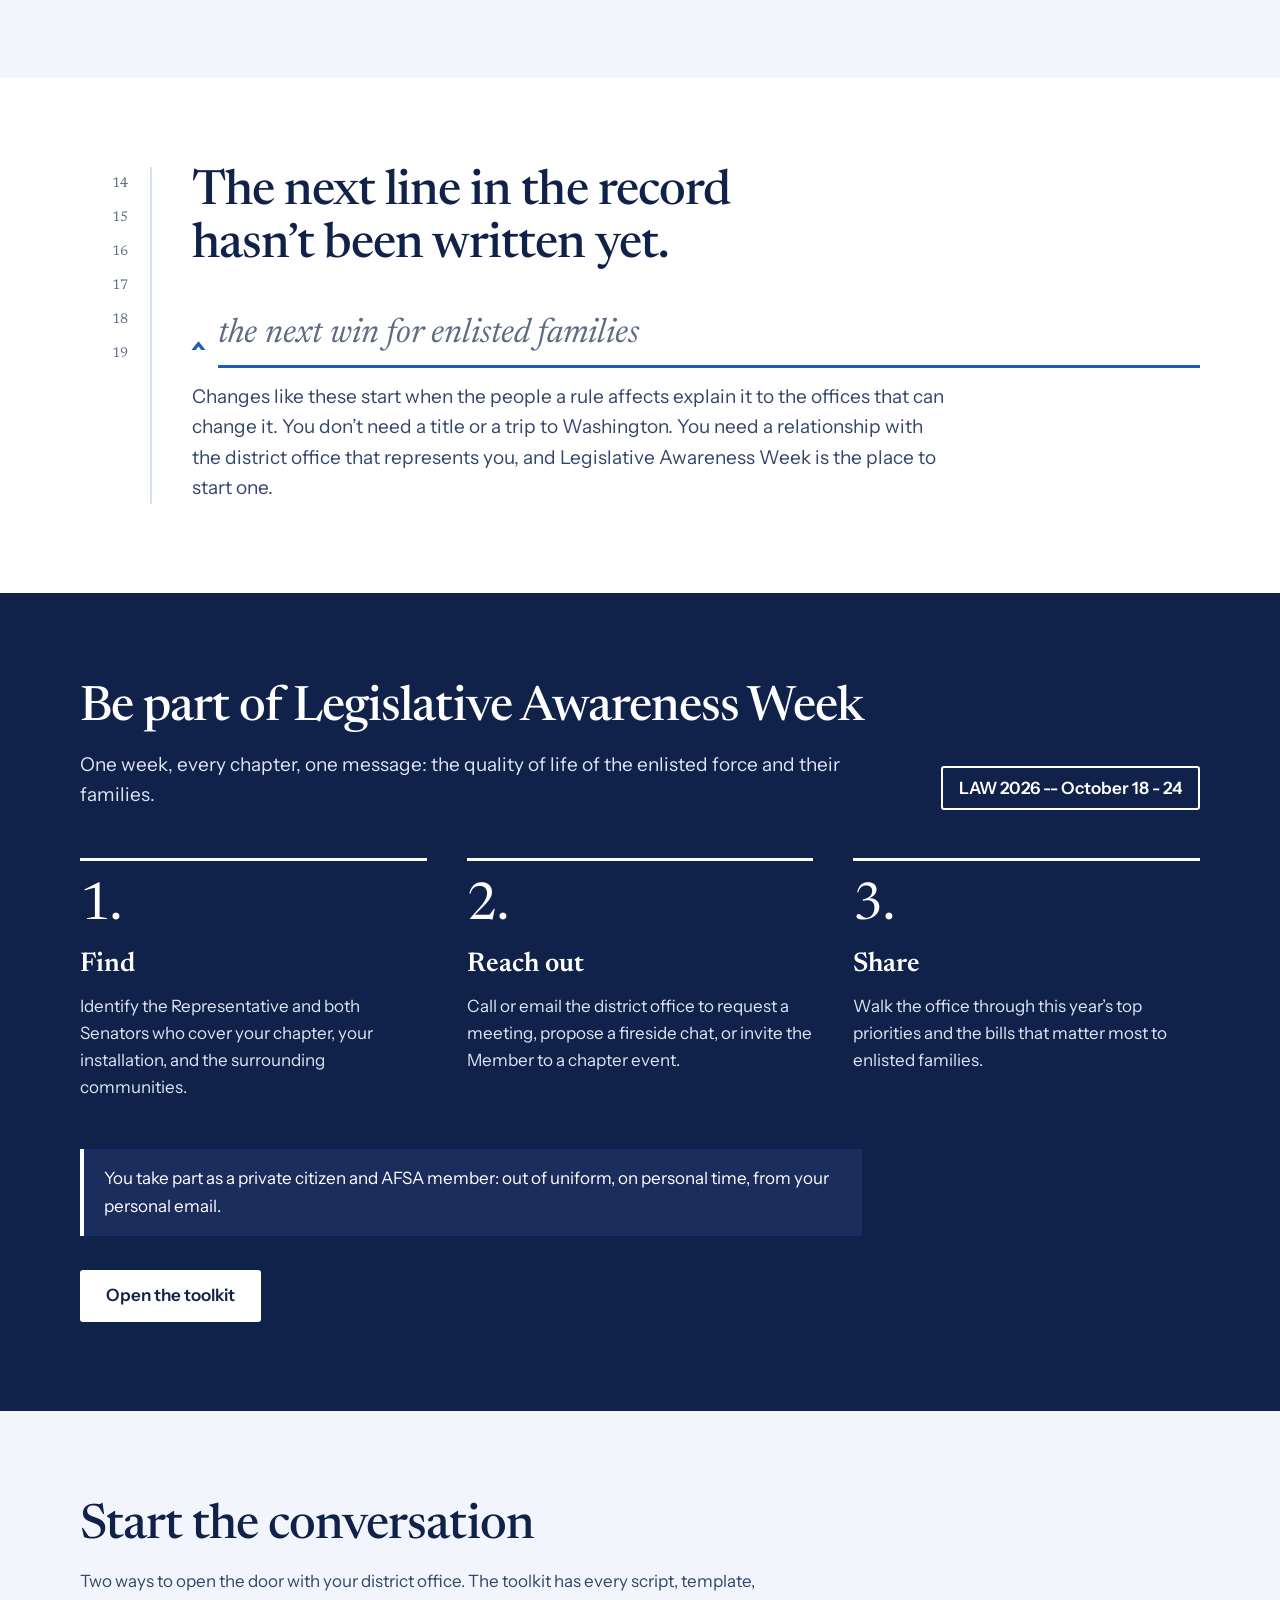
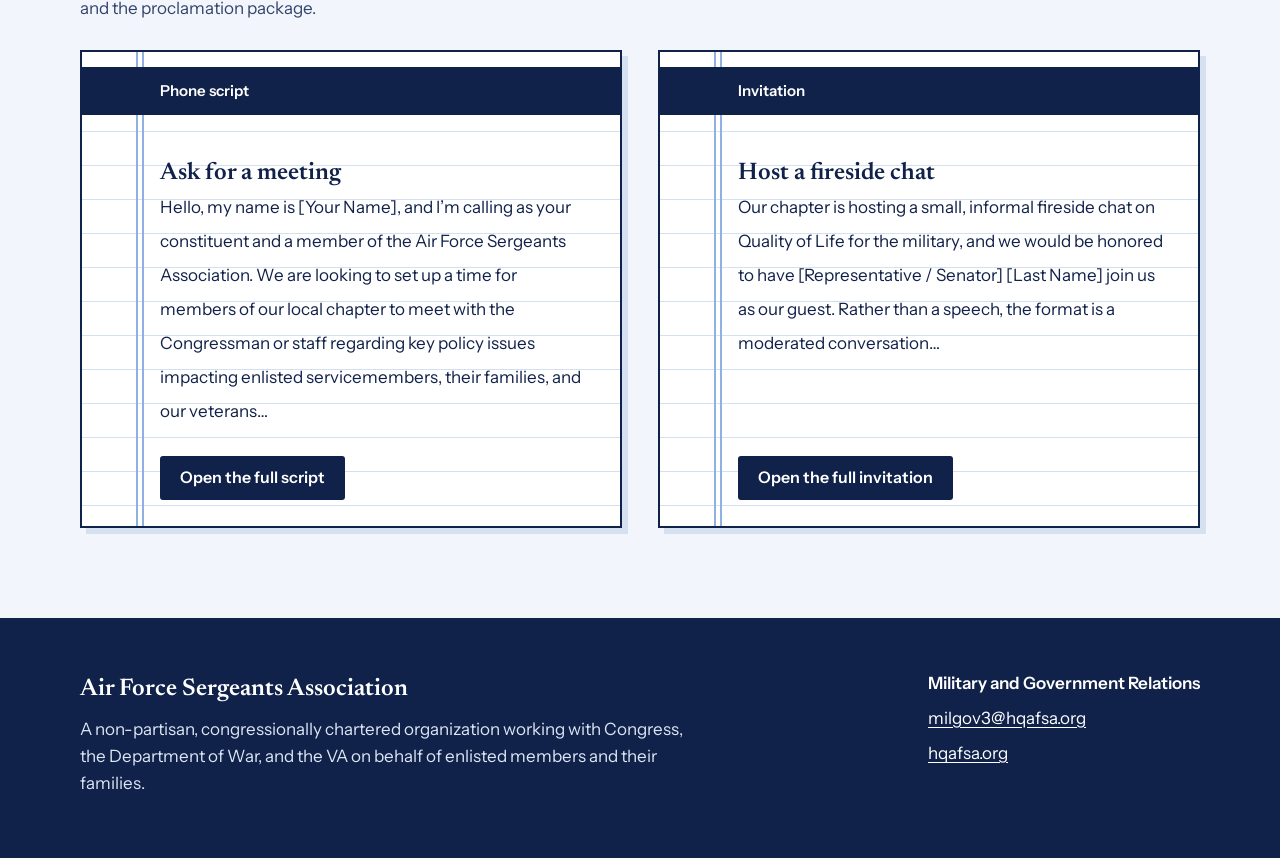
==== commit aba7ae2f: "Add files via upload" ====
--- a/index.html
+++ b/index.html
@@ -148,7 +148,7 @@
           <h2 id="law-h2" class="display h2">Be part of Legislative Awareness Week</h2>
           <p class="intro lg">One week, every chapter, one message: the quality of life of the enlisted force and their families.</p>
         </div>
-        <p class="chip">Next LAW: dates TBD</p>
+        <p class="chip">LAW 2026 -- October 18 - 24</p>
       </div>
       <ol class="moves">
         <li><span class="n" aria-hidden="true">1.</span><h3>Find</h3><p>Identify the Representative and both Senators who cover your chapter, your installation, and the surrounding communities.</p></li>
